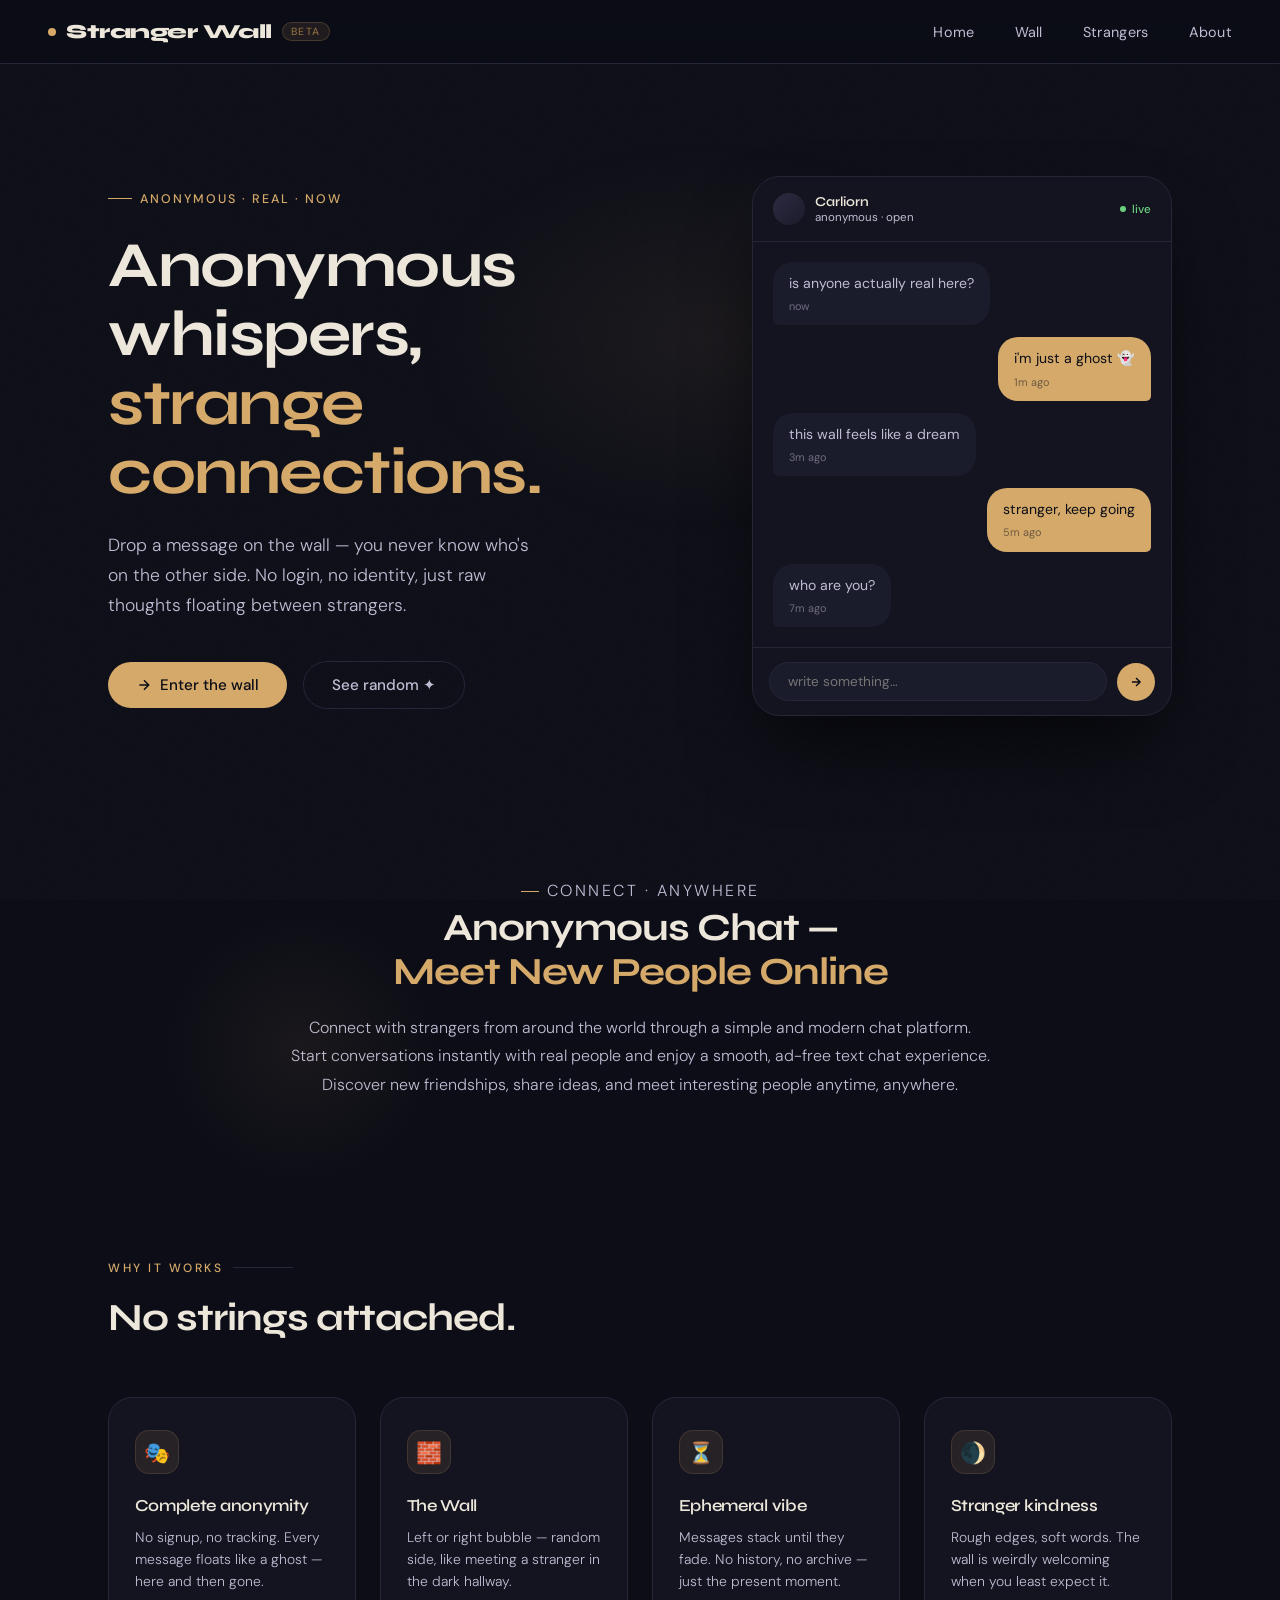
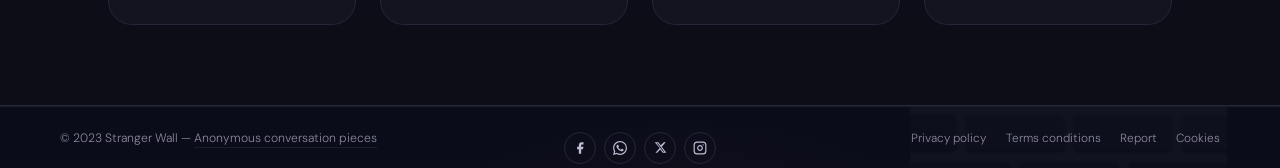
==== index.html @ fb675947 "Add files via upload" ====
<!DOCTYPE html>
<html lang="en">
<head>
  <meta charset="UTF-8">
  <meta name="viewport" content="width=device-width, initial-scale=1.0">
  <title>Stranger Wall</title>
  <link href="https://fonts.googleapis.com/css2?family=Syne:wght@400;500;600;700;800&family=DM+Sans:ital,wght@0,300;0,400;0,500;1,300&display=swap" rel="stylesheet">
  <link rel="stylesheet" href="../assets/css/style.css">
</head>
<body>

  <!-- NAV -->
  <nav>
    <a class="logo" href="#">
      <div class="logo-dot"></div>
      Stranger Wall
      <span class="badge">beta</span>
    </a>
    <ul class="nav-links">
      <li><a href="index.html">Home</a></li>
      <li><a href="wall.html">Wall</a></li>
      <li><a href="stranger.html">Strangers</a></li>
      <li><a href="about.html">About</a></li>
    </ul>
  </nav>

  <!-- HERO -->
  <section class="hero">
    <div class="hero-left">
      <p class="hero-eyebrow">Anonymous · Real · Now</p>
      <h1>
        Anonymous whispers,<br>
        <em>strange connections.</em>
      </h1>
      <p class="hero-sub">
        Drop a message on the wall — you never know who's on the other side. No login, no identity, just raw thoughts floating between strangers.
      </p>
      <div class="hero-actions">
        <a href="wall.html" class="btn btn-fill">
          <svg viewBox="0 0 24 24" fill="none" stroke="currentColor" stroke-width="2.2"><path d="M5 12h14M12 5l7 7-7 7"/></svg>
          Enter the wall
        </a>
        <a href="stranger.html" class="btn btn-ghost">See random ✦</a>
      </div>
    </div>

    <div class="chat-card">
      <div class="chat-header">
        <div class="chat-header-left">
          <div class="chat-avatar"></div>
          <div>
            <div class="chat-title">Carliorn</div>
            <div class="chat-sub">anonymous · open</div>
          </div>
        </div>
        <div class="live-indicator"><div class="live-dot"></div>live</div>
      </div>
      <div class="chat-body">
        <div class="msg msg-l">is anyone actually real here?<small class="msg-time">now</small></div>
        <div class="msg msg-r">i'm just a ghost 👻<small class="msg-time">1m ago</small></div>
        <div class="msg msg-l">this wall feels like a dream<small class="msg-time">3m ago</small></div>
        <div class="msg msg-r" style="max-width:55%;">stranger, keep going<small class="msg-time">5m ago</small></div>
        <div class="msg msg-l" style="max-width:65%;">who are you?<small class="msg-time">7m ago</small></div>
      </div>
      <div class="chat-input-row">
        <input class="chat-input" placeholder="write something…" disabled>
        <button class="chat-send" disabled>
          <svg viewBox="0 0 24 24" fill="none" stroke="currentColor" stroke-width="2.5"><path d="M5 12h14M12 5l7 7-7 7"/></svg>
        </button>
      </div>
    </div>
  </section>

  <!-- CONNECT SECTION -->
  <section class="connect-section">
    <div class="connect-left">
      <p class="connect-tag">Connect · Anywhere</p>
      <h2>Anonymous Chat —<br><em>Meet New People Online</em></h2>
      <p>Connect with strangers from around the world through a simple and modern chat platform. Start conversations instantly with real people and enjoy a smooth, ad-free text chat experience. Discover new friendships, share ideas, and meet interesting people anytime, anywhere.</p>
    </div>
  </section>

  <!-- FEATURES -->
  <section class="features">
    <p class="section-label">Why it works</p>
    <h2 class="section-heading">No strings attached.</h2>
    <div class="features-grid">
      <div class="feat-card">
        <div class="feat-icon">🎭</div>
        <h3>Complete anonymity</h3>
        <p>No signup, no tracking. Every message floats like a ghost — here and then gone.</p>
      </div>
      <div class="feat-card">
        <div class="feat-icon">🧱</div>
        <h3>The Wall</h3>
        <p>Left or right bubble — random side, like meeting a stranger in the dark hallway.</p>
      </div>
      <div class="feat-card">
        <div class="feat-icon">⏳</div>
        <h3>Ephemeral vibe</h3>
        <p>Messages stack until they fade. No history, no archive — just the present moment.</p>
      </div>
      <div class="feat-card">
        <div class="feat-icon">🌒</div>
        <h3>Stranger kindness</h3>
        <p>Rough edges, soft words. The wall is weirdly welcoming when you least expect it.</p>
      </div>
    </div>
  </section>

  <!-- FOOTER -->
  <footer class="site-footer">
    <div class="footer-bottom">
      <div class="footer-bottom-inner">
        <p class="footer-copy">&copy; 2023 Stranger Wall — <a href="#">Anonymous conversation pieces</a></p>
        <div class="footer-social">
          <a href="#" aria-label="Facebook">
            <svg width="14" height="14" viewBox="0 0 24 24" fill="currentColor"><path d="M18 2h-3a5 5 0 0 0-5 5v3H7v4h3v8h4v-8h3l1-4h-4V7a1 1 0 0 1 1-1h3z"/></svg>
          </a>
          <a href="#" aria-label="WhatsApp">
            <svg width="14" height="14" viewBox="0 0 24 24" fill="currentColor"><path d="M17.472 14.382c-.297-.149-1.758-.867-2.03-.967-.273-.099-.471-.148-.67.15-.197.297-.767.966-.94 1.164-.173.199-.347.223-.644.075-.297-.15-1.255-.463-2.39-1.475-.883-.788-1.48-1.761-1.653-2.059-.173-.297-.018-.458.13-.606.134-.133.298-.347.446-.52.149-.174.198-.298.298-.497.099-.198.05-.371-.025-.52-.075-.149-.669-1.612-.916-2.207-.242-.579-.487-.5-.669-.51-.173-.008-.371-.01-.57-.01-.198 0-.52.074-.792.372-.272.297-1.04 1.016-1.04 2.479 0 1.462 1.065 2.875 1.213 3.074.149.198 2.096 3.2 5.077 4.487.709.306 1.262.489 1.694.625.712.227 1.36.195 1.871.118.571-.085 1.758-.719 2.006-1.413.248-.694.248-1.289.173-1.413-.074-.124-.272-.198-.57-.347m-5.421 7.403h-.004a9.87 9.87 0 0 1-5.031-1.378l-.361-.214-3.741.982.998-3.648-.235-.374a9.86 9.86 0 0 1-1.51-5.26c.001-5.45 4.436-9.884 9.888-9.884 2.64 0 5.122 1.03 6.988 2.898a9.825 9.825 0 0 1 2.893 6.994c-.003 5.45-4.437 9.884-9.885 9.884m8.413-18.297A11.815 11.815 0 0 0 12.05 0C5.495 0 .16 5.335.157 11.892c0 2.096.547 4.142 1.588 5.945L.057 24l6.305-1.654a11.882 11.882 0 0 0 5.683 1.448h.005c6.554 0 11.89-5.335 11.893-11.893a11.821 11.821 0 0 0-3.48-8.413z"/></svg>
          </a>
          <a href="#" aria-label="X / Twitter">
            <svg width="13" height="13" viewBox="0 0 24 24" fill="currentColor"><path d="M18.244 2.25h3.308l-7.227 8.26 8.502 11.24H16.17l-4.714-6.231-5.401 6.231H2.738l7.737-8.835L1.254 2.25H8.08l4.261 5.636 5.902-5.636Zm-1.161 17.52h1.833L7.084 4.126H5.117Z"/></svg>
          </a>
          <a href="#" aria-label="Instagram">
            <svg width="14" height="14" viewBox="0 0 24 24" fill="none" stroke="currentColor" stroke-width="2" stroke-linecap="round" stroke-linejoin="round"><rect x="2" y="2" width="20" height="20" rx="5" ry="5"/><path d="M16 11.37A4 4 0 1 1 12.63 8 4 4 0 0 1 16 11.37z"/><line x1="17.5" y1="6.5" x2="17.51" y2="6.5"/></svg>
          </a>
        </div>
        <div class="footer-policy-links">
          <a href="privacy.html">Privacy policy</a>
          <a href="terms.html">Terms conditions</a>
          <a href="report.html">Report</a>
          <a href="Cookies.html">Cookies</a>
        </div>
      </div>
    </div>
  </footer>

  <script src="script.js"></script>
</body>
</html>
---- assets/css/style.css ----
:root {
  --bg: #0c0d16;
  --surface: #13141f;
  --surface2: #1a1b2b;
  --border: #252638;
  --gold: #d4a96a;
  --gold-soft: #e8c48e;
  --gold-dim: #8a6a3e;
  --text: #ece7da;
  --content: #c0bcd4;
}

* { margin: 0; padding: 0; box-sizing: border-box; }
html { scroll-behavior: smooth; }

body {
  background: var(--bg);
  font-family: 'DM Sans', sans-serif;
  color: var(--text);
  min-height: 100vh;
  overflow-x: hidden;
}

body::before {
  content: '';
  position: fixed;
  inset: 0;
  background-image: url("data:image/svg+xml,%3Csvg xmlns='http://www.w3.org/2000/svg' width='200' height='200'%3E%3Cfilter id='n'%3E%3CfeTurbulence type='fractalNoise' baseFrequency='0.9' numOctaves='4' stitchTiles='stitch'/%3E%3C/filter%3E%3Crect width='200' height='200' filter='url(%23n)' opacity='0.035'/%3E%3C/svg%3E");
  pointer-events: none;
  z-index: 0;
}

/* ══ NAV ══ */
nav {
  position: sticky;
  top: 0;
  z-index: 100;
  background: rgba(12,13,22,0.88);
  backdrop-filter: blur(18px);
  border-bottom: 1px solid var(--border);
  padding: 0 3rem;
  height: 64px;
  display: flex;
  align-items: center;
  justify-content: space-between;
}

.logo {
  font-family: 'Syne', sans-serif;
  font-weight: 800;
  font-size: 1.25rem;
  color: var(--text);
  letter-spacing: -0.5px;
  display: flex;
  align-items: center;
  gap: 10px;
  text-decoration: none;
}

.logo-dot {
  width: 8px;
  height: 8px;
  background: var(--gold);
  border-radius: 50%;
  animation: pulse 2.5s ease-in-out infinite;
}

@keyframes pulse {
  0%, 100% { opacity: 1; transform: scale(1); }
  50%       { opacity: 0.4; transform: scale(0.7); }
}

.badge {
  font-family: 'DM Sans', sans-serif;
  font-size: 0.65rem;
  font-weight: 500;
  letter-spacing: 1.5px;
  text-transform: uppercase;
  color: var(--gold-dim);
  background: rgba(212,169,106,0.1);
  border: 1px solid rgba(212,169,106,0.2);
  padding: 2px 8px;
  border-radius: 100px;
}

.nav-links {
  display: flex;
  align-items: center;
  gap: 2.5rem;
  list-style: none;
}

.nav-links a {
  color: var(--content);
  text-decoration: none;
  font-size: 0.9rem;
  font-weight: 400;
  letter-spacing: 0.3px;
  transition: color 0.2s;
}

.nav-links a:hover { color: var(--text); }

.nav-cta {
  background: var(--gold) !important;
  color: #0c0d16 !important;
  font-weight: 500 !important;
  padding: 7px 18px;
  border-radius: 100px;
  transition: background 0.2s, transform 0.1s !important;
}

.nav-cta:hover {
  background: var(--gold-soft) !important;
  transform: scale(1.03);
}

/* ══ HERO ══ */
.hero {
  position: relative;
  z-index: 1;
  max-width: 1160px;
  margin: 0 auto;
  padding: 7rem 3rem 5rem;
  display: grid;
  grid-template-columns: 1fr 420px;
  gap: 5rem;
  align-items: center;
}

.hero::before {
  content: '';
  position: absolute;
  top: 10%;
  left: 30%;
  width: 600px;
  height: 400px;
  background: radial-gradient(ellipse, rgba(212,169,106,0.07) 0%, transparent 70%);
  pointer-events: none;
}

.hero-eyebrow {
  display: inline-flex;
  align-items: center;
  gap: 8px;
  font-size: 0.78rem;
  letter-spacing: 2px;
  text-transform: uppercase;
  color: var(--gold);
  font-weight: 500;
  margin-bottom: 1.5rem;
  opacity: 0;
  animation: fadeUp 0.6s ease 0.1s forwards;
}

.hero-eyebrow::before {
  content: '';
  display: block;
  width: 24px;
  height: 1px;
  background: var(--gold);
}

.hero h1 {
  font-family: 'Syne', sans-serif;
  font-size: clamp(2.8rem, 5vw, 4.2rem);
  font-weight: 700;
  line-height: 1.08;
  letter-spacing: -1.5px;
  color: var(--text);
  margin-bottom: 1.5rem;
  opacity: 0;
  animation: fadeUp 0.6s ease 0.2s forwards;
}

.hero h1 em {
  font-style: normal;
  color: var(--gold);
}

.hero-sub {
  font-size: 1.1rem;
  color: var(--content);
  line-height: 1.7;
  max-width: 440px;
  font-weight: 300;
  margin-bottom: 2.5rem;
  opacity: 0;
  animation: fadeUp 0.6s ease 0.3s forwards;
}

.hero-actions {
  display: flex;
  gap: 1rem;
  align-items: center;
  flex-wrap: wrap;
  opacity: 0;
  animation: fadeUp 0.6s ease 0.4s forwards;
}

/* ══ BUTTONS ══ */
.btn {
  display: inline-flex;
  align-items: center;
  gap: 8px;
  padding: 13px 28px;
  border-radius: 100px;
  font-size: 0.95rem;
  font-weight: 500;
  text-decoration: none;
  transition: all 0.2s;
  cursor: pointer;
  border: none;
  font-family: 'DM Sans', sans-serif;
}

.btn-fill { background: var(--gold); color: #0c0d16; }
.btn-fill:hover {
  background: var(--gold-soft);
  transform: translateY(-1px);
  box-shadow: 0 12px 30px rgba(212,169,106,0.25);
}

.btn-ghost {
  background: transparent;
  color: var(--content);
  border: 1px solid var(--border);
}
.btn-ghost:hover { border-color: var(--content); color: var(--text); }
.btn svg { width: 16px; height: 16px; }

/* ══ CHAT CARD ══ */
.chat-card {
  background: var(--surface);
  border: 1px solid var(--border);
  border-radius: 28px;
  overflow: hidden;
  box-shadow: 0 40px 80px -20px rgba(0,0,0,0.7);
  opacity: 0;
  animation: fadeUp 0.7s ease 0.5s forwards;
}

.chat-header {
  padding: 16px 20px;
  border-bottom: 1px solid var(--border);
  display: flex;
  align-items: center;
  justify-content: space-between;
}

.chat-header-left { display: flex; align-items: center; gap: 10px; }

.chat-avatar {
  width: 32px; height: 32px;
  background: linear-gradient(135deg, #2e2b42, #1a1b2b);
  border-radius: 50%;
  display: flex; align-items: center; justify-content: center;
  font-size: 0.9rem;
}

.chat-title { font-family: 'Syne', sans-serif; font-size: 0.85rem; font-weight: 600; color: var(--text); }
.chat-sub   { font-size: 0.72rem; color: var(--content); }

.live-indicator {
  display: flex; align-items: center; gap: 6px;
  font-size: 0.72rem; color: #6bcf7f; font-weight: 500;
}

.live-dot {
  width: 6px; height: 6px;
  background: #6bcf7f; border-radius: 50%;
  animation: blink 1.8s ease-in-out infinite;
}

@keyframes blink { 0%,100%{opacity:1} 50%{opacity:0.2} }

.chat-body { padding: 20px; display: flex; flex-direction: column; gap: 12px; }

.msg {
  max-width: 78%;
  padding: 11px 16px;
  border-radius: 20px;
  font-size: 0.88rem;
  line-height: 1.5;
}

.msg-time { display: block; font-size: 0.68rem; opacity: 0.5; margin-top: 4px; }

.msg-l { background: var(--surface2); color: var(--content); align-self: flex-start; border-bottom-left-radius: 5px; }
.msg-r { background: var(--gold); color: #0c0d16; align-self: flex-end; border-bottom-right-radius: 5px; }

.chat-input-row {
  padding: 14px 16px;
  border-top: 1px solid var(--border);
  display: flex; gap: 10px; align-items: center;
}

.chat-input {
  flex: 1;
  background: var(--surface2);
  border: 1px solid var(--border);
  border-radius: 100px;
  padding: 10px 18px;
  font-size: 0.85rem;
  color: var(--content);
  font-family: 'DM Sans', sans-serif;
  outline: none;
}

.chat-send {
  width: 38px; height: 38px;
  background: var(--gold); border: none; border-radius: 50%;
  display: flex; align-items: center; justify-content: center;
  cursor: pointer; transition: background 0.2s, transform 0.1s; flex-shrink: 0;
}
.chat-send:hover { background: var(--gold-soft); transform: scale(1.05); }
.chat-send svg { width: 14px; height: 14px; color: #0c0d16; }

/* ══ FEATURES ══ */
.features {
  max-width: 1160px; margin: 0 auto;
  padding: 5rem 3rem; position: relative; z-index: 1;
}

.section-label {
  font-size: 0.75rem; letter-spacing: 2.5px; text-transform: uppercase;
  color: var(--gold); font-weight: 500; margin-bottom: 1.2rem;
  display: flex; align-items: center; gap: 10px;
}
.section-label::after { content:''; flex:1; height:1px; background:var(--border); max-width:60px; }

.section-heading {
  font-family: 'Syne', sans-serif;
  font-size: 2.4rem; font-weight: 700; letter-spacing: -1px;
  color: var(--text); margin-bottom: 3.5rem; max-width: 500px; line-height: 1.2;
}

.features-grid { display: grid; grid-template-columns: repeat(4,1fr); gap: 1.5rem; }

.feat-card {
  background: var(--surface); border: 1px solid var(--border);
  border-radius: 24px; padding: 2rem 1.6rem;
  transition: border-color 0.25s, transform 0.25s, background 0.25s; cursor: default;
}
.feat-card:hover { border-color: rgba(212,169,106,0.35); transform: translateY(-4px); background: var(--surface2); }

.feat-icon {
  width: 44px; height: 44px;
  background: rgba(212,169,106,0.1); border-radius: 14px;
  display: flex; align-items: center; justify-content: center;
  font-size: 1.3rem; margin-bottom: 1.3rem;
  border: 1px solid rgba(212,169,106,0.15);
}

.feat-card h3 {
  font-family: 'Syne', sans-serif; font-size: 1.05rem; font-weight: 600;
  color: var(--text); margin-bottom: 0.6rem; letter-spacing: -0.3px;
}
.feat-card p { font-size: 0.87rem; color: var(--content); line-height: 1.6; font-weight: 300; }

/* ══ CONNECT SECTION ══ */
.connect-section {
  position: relative; z-index: 1;
  max-width: 1160px; margin: 0 auto;
  padding: 5rem 3rem;
  display: flex;
  flex-direction: column;
  align-items: center;
  text-align: center;
}

.connect-left { position: relative; }

.connect-tag {
  display: inline-flex; align-items: center; gap: 8px;
  font-size: 0.72rem; letter-spacing: 2.5px; text-transform: uppercase;
  color: var(--gold); font-weight: 500; margin-bottom: 1.2rem;
  justify-content: center;
}

.connect-tag::before {
  content: ''; width: 18px; height: 1px; background: var(--gold);
}

.connect-left h2 {
  font-family: 'Syne', sans-serif;
  font-size: clamp(1.8rem, 3vw, 2.6rem);
  font-weight: 700; letter-spacing: -1px; line-height: 1.15;
  color: var(--text); margin-bottom: 1.2rem;
}

.connect-left h2 em { font-style: normal; color: var(--gold); }

.connect-left p {
  font-size: 1rem; color: var(--content);
  line-height: 1.8; font-weight: 300; max-width: 700px;
  margin: 0 auto;
}

.connect-left::before {
  content: '';
  position: absolute; top: 10%; left: -20%;
  width: 300px; height: 300px;
  background: radial-gradient(circle, rgba(212,169,106,0.07) 0%, transparent 70%);
  pointer-events: none; z-index: 0;
}

/* ══ TYPING DOTS ══ */
.typing-dots { display: flex; gap: 4px; align-items: center; }
.typing-dots span {
  width: 5px; height: 5px; border-radius: 50%;
  background: var(--gold); opacity: 0.5;
  animation: tdot 1.4s ease-in-out infinite;
}
.typing-dots span:nth-child(2) { animation-delay: 0.2s; }
.typing-dots span:nth-child(3) { animation-delay: 0.4s; }
@keyframes tdot {
  0%,60%,100% { transform: translateY(0); opacity:0.4; }
  30%          { transform: translateY(-4px); opacity:1; }
}

/* ══ FOOTER ══ */
.site-footer { background: #0b0c1a; border-top: 1px solid #252638; position: relative; overflow: hidden; }

.site-footer::before {
  content: '🧱'; position: absolute; bottom: -1rem; right: 2rem;
  font-size: 18rem; opacity: 0.03; line-height: 1;
  pointer-events: none; user-select: none; z-index: 0; filter: grayscale(1);
}

.site-footer::after {
  content: ''; position: absolute; top: 0; left: 30%;
  width: 600px; height: 300px;
  background: radial-gradient(ellipse, rgba(212,169,106,0.04) 0%, transparent 70%);
  pointer-events: none; z-index: 0;
}

.footer-bottom { position: relative; z-index: 1; border-top: 1px solid #1a1b2b; padding: 1.4rem 2rem; }

.footer-bottom-inner {
  max-width: 1160px; margin: 0 auto;
  display: flex; align-items: center; justify-content: space-between; flex-wrap: wrap; gap: 0.6rem;
}

.footer-bottom-inner .footer-social {
  position: absolute; left: 50%; transform: translateX(-50%) translateY(10px);
}

.footer-social { display: flex; gap: 8px; align-items: center; }
.footer-social a {
  width: 32px; height: 32px; border: 1px solid #252638; border-radius: 50%;
  display: flex; align-items: center; justify-content: center;
  color: var(--content); text-decoration: none; transition: all 0.22s;
}
.footer-social a:hover { border-color: #d4a96a; color: #d4a96a; background: rgba(212,169,106,0.07); transform: translateY(-2px); }

.footer-copy { font-size: 0.76rem; color: var(--content); font-weight: 300; opacity: 0.7; }
.footer-copy a {
  color: var(--content); border-bottom: 1px solid #252638;
  padding-bottom: 1px; text-decoration: none;
  transition: color 0.2s, border-color 0.2s;
}
.footer-copy a:hover { color: #d4a96a; border-color: #d4a96a; }

.footer-policy-links { display: flex; gap: 1.2rem; }
.footer-policy-links a {
  font-size: 0.74rem; color: var(--content); font-weight: 300;
  text-decoration: none; opacity: 0.7; transition: opacity 0.2s;
}
.footer-policy-links a:hover { opacity: 1; }

/* ══ ANIMATIONS ══ */
@keyframes fadeUp { from{opacity:0;transform:translateY(16px)} to{opacity:1;transform:translateY(0)} }

/* ══ RESPONSIVE ══ */
@media (max-width: 1024px) {
  .features-grid { grid-template-columns: repeat(2,1fr); }
}

@media (max-width: 820px) {
  nav { padding: 0 1.5rem; }
  .nav-links { gap: 1.5rem; }
  .hero { grid-template-columns: 1fr; padding: 4rem 1.5rem 3rem; gap: 3rem; }
  .chat-card { max-width: 420px; }
  .features { padding: 4rem 1.5rem; }
  .features-grid { grid-template-columns: repeat(2,1fr); gap: 1rem; }
  .connect-section { padding: 4rem 1.5rem; gap: 2.5rem; }
}

@media (max-width: 560px) {
  .footer-bottom { padding: 1.2rem 1.5rem; }
  .footer-bottom-inner { flex-direction: column; gap: 0.8rem; }
  .footer-bottom-inner .footer-social { position: static; transform: none; }
  .footer-policy-links { flex-wrap: wrap; gap: 0.8rem; }
  .site-footer::before { display: none; }
}

@media (max-width: 520px) {
  .nav-links { display: none; }
  .features-grid { grid-template-columns: 1fr; }
  .hero h1 { font-size: 2.6rem; }
  .connect-section { padding: 3rem 1.2rem; }
}
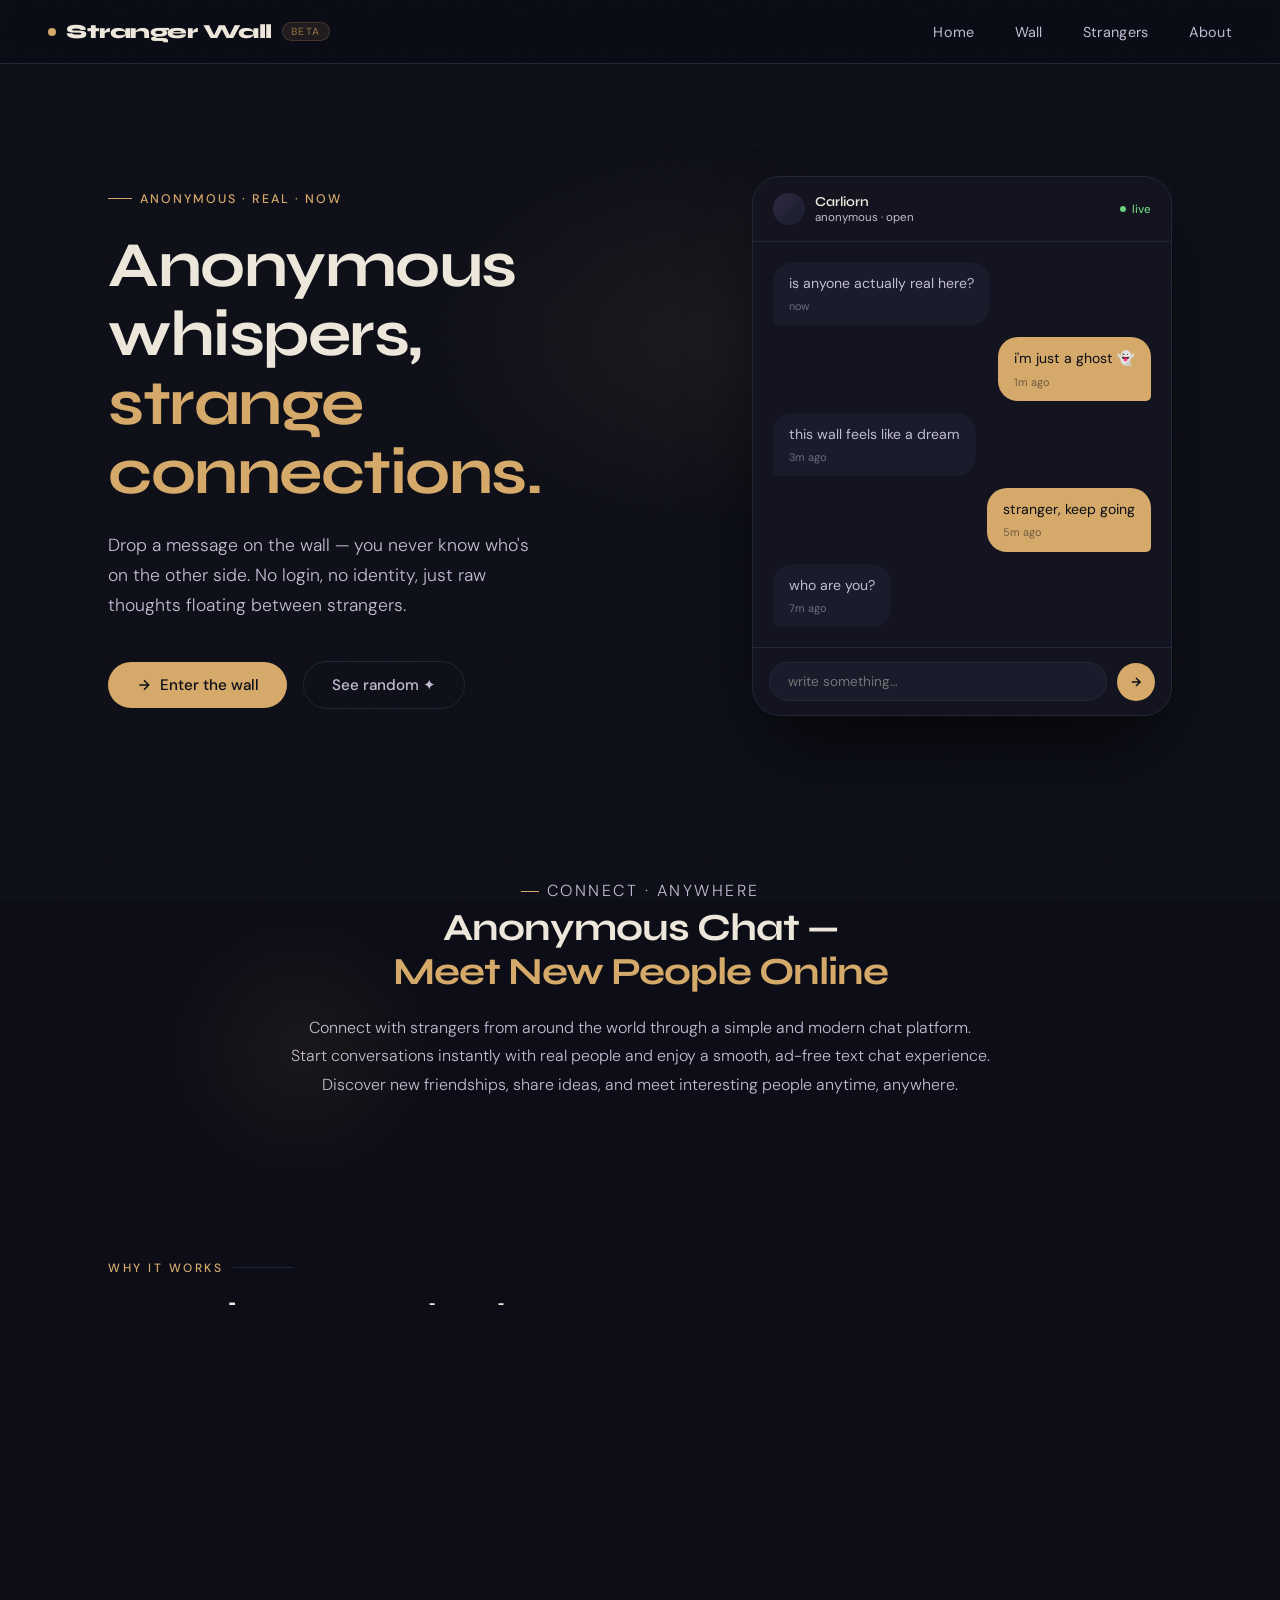
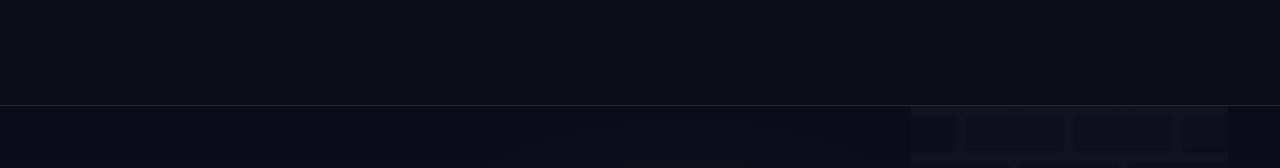
==== commit 4521fb32: "Update index.html" ====
--- a/index.html
+++ b/index.html
@@ -5,7 +5,7 @@
   <meta name="viewport" content="width=device-width, initial-scale=1.0">
   <title>Stranger Wall</title>
   <link href="https://fonts.googleapis.com/css2?family=Syne:wght@400;500;600;700;800&family=DM+Sans:ital,wght@0,300;0,400;0,500;1,300&display=swap" rel="stylesheet">
-  <link rel="stylesheet" href="../assets/css/style.css">
+  <link rel="stylesheet" href="assets/css/style.css">
 </head>
 <body>
 
@@ -139,4 +139,4 @@
 
   <script src="script.js"></script>
 </body>
-</html>+</html>
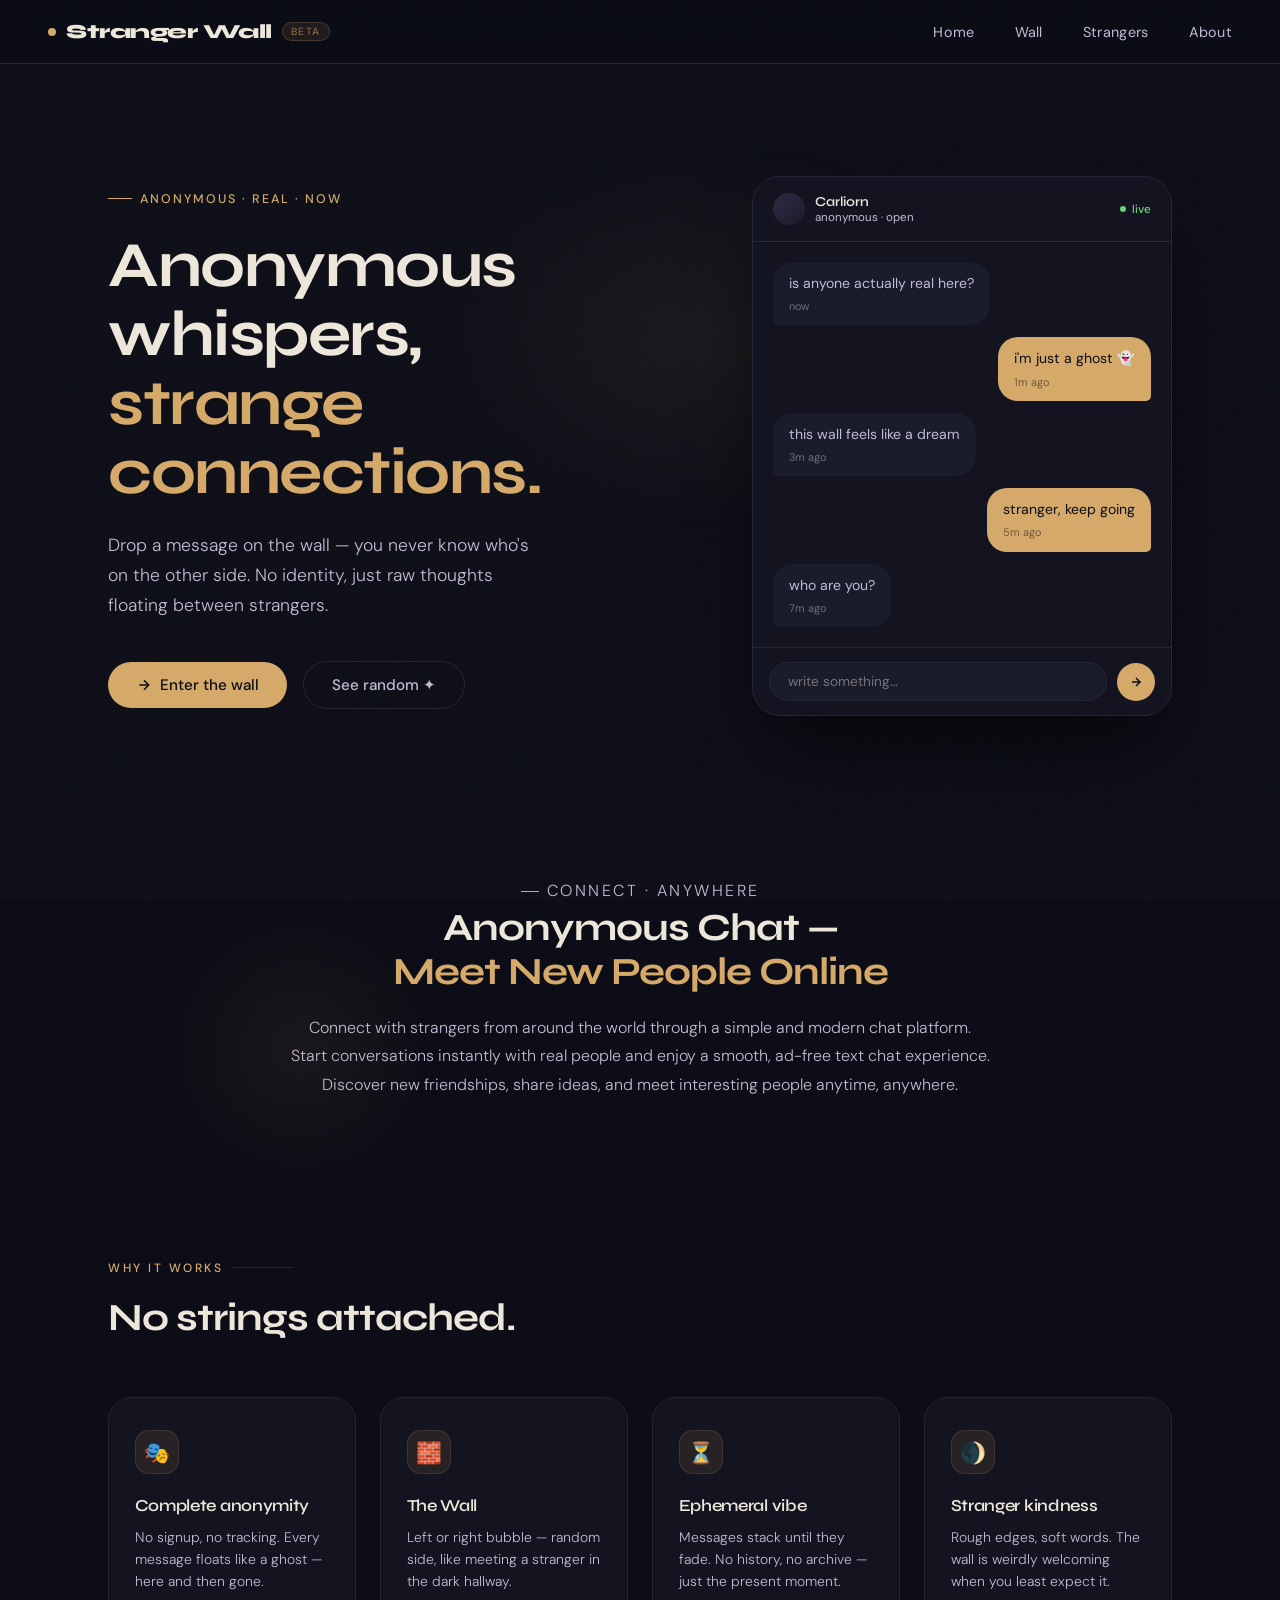
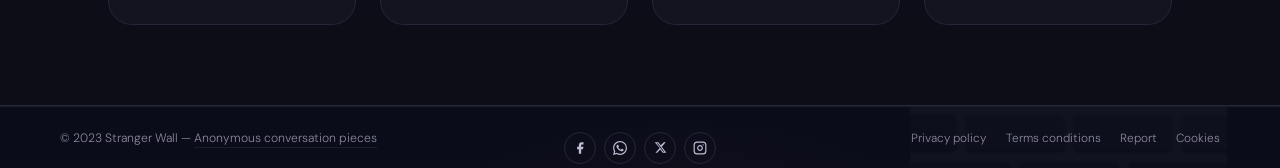
==== commit b109ed36: "Update index.html" ====
--- a/index.html
+++ b/index.html
@@ -33,7 +33,7 @@
         <em>strange connections.</em>
       </h1>
       <p class="hero-sub">
-        Drop a message on the wall — you never know who's on the other side. No login, no identity, just raw thoughts floating between strangers.
+        Drop a message on the wall — you never know who's on the other side. No identity, just raw thoughts floating between strangers.
       </p>
       <div class="hero-actions">
         <a href="wall.html" class="btn btn-fill">
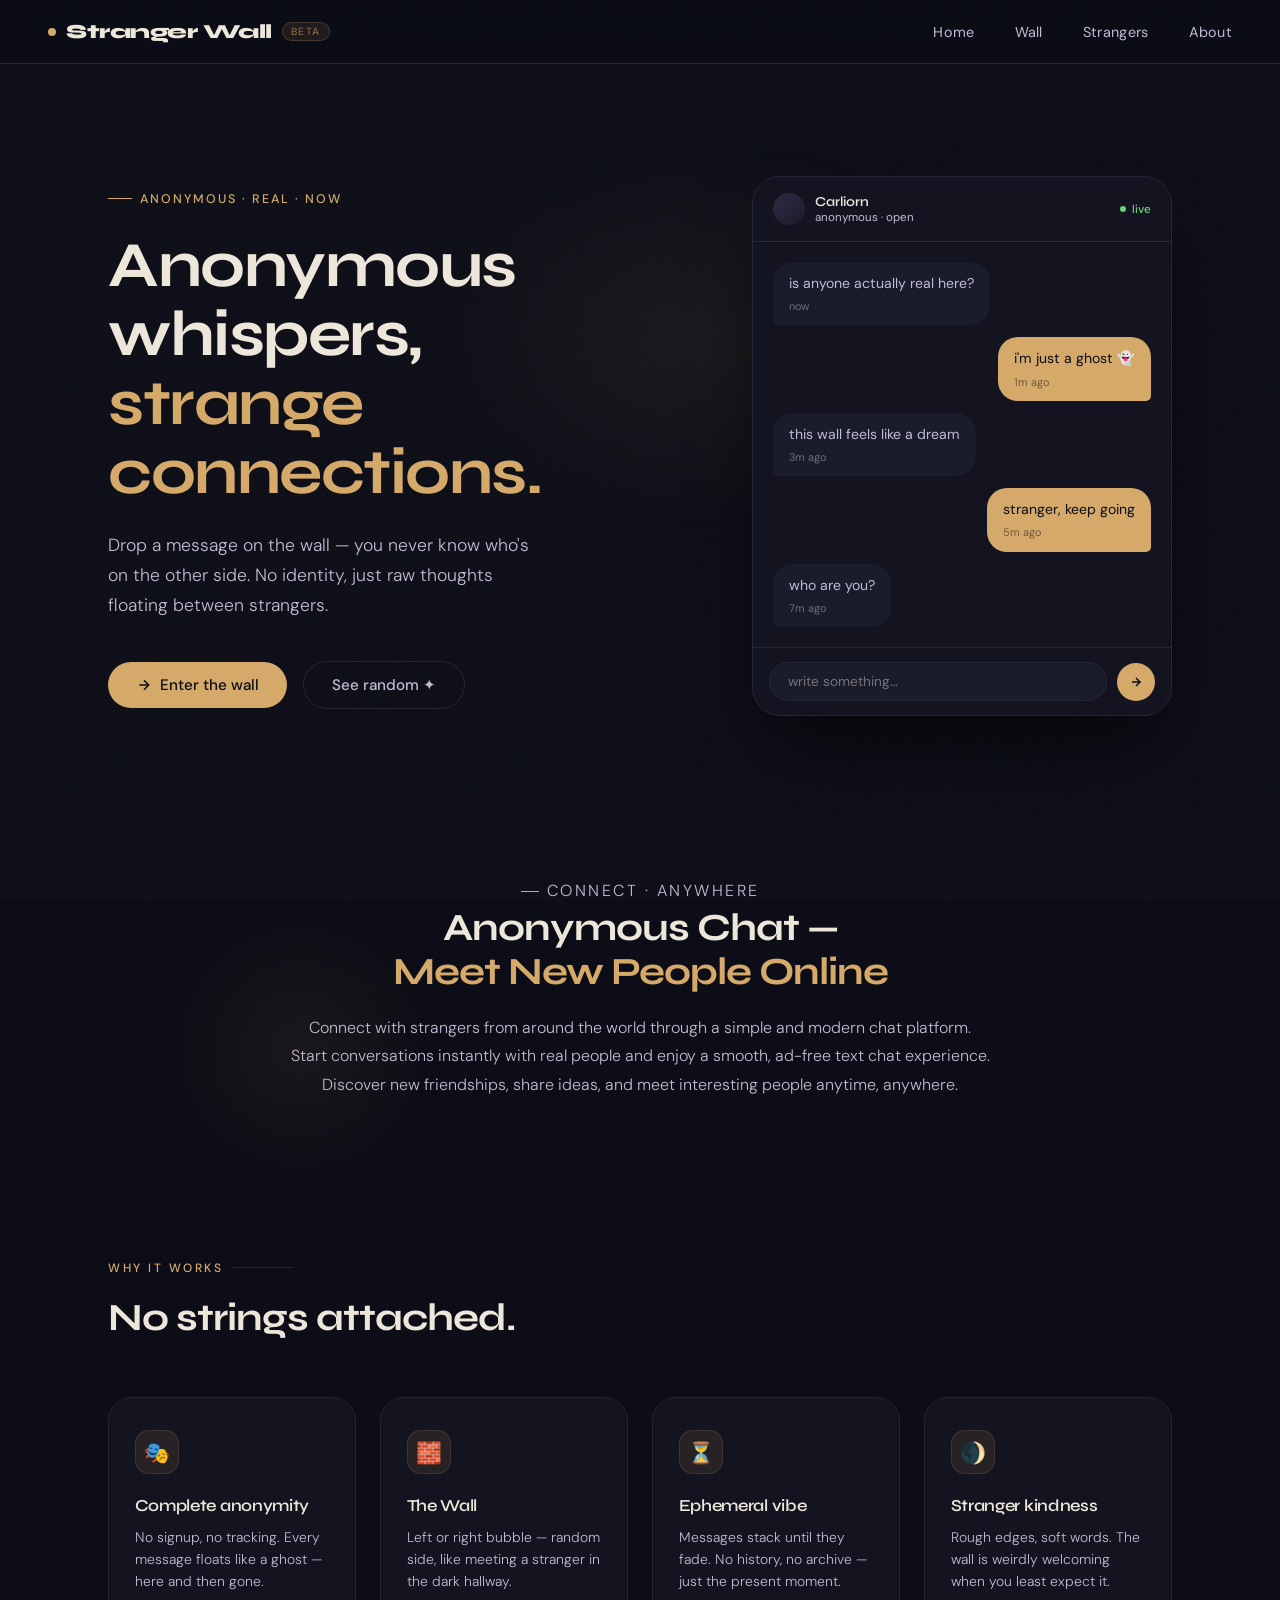
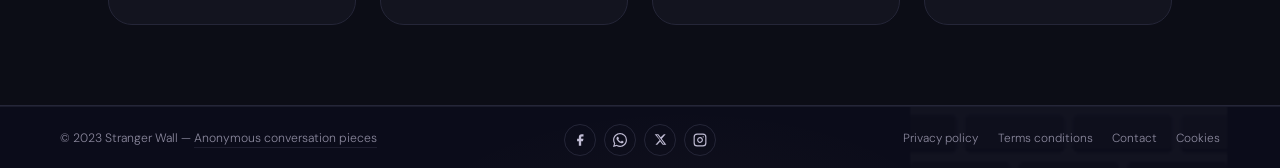
==== commit affb93c5: "Update index.html" ====
--- a/index.html
+++ b/index.html
@@ -130,7 +130,7 @@
         <div class="footer-policy-links">
           <a href="privacy.html">Privacy policy</a>
           <a href="terms.html">Terms conditions</a>
-          <a href="report.html">Report</a>
+          <a href="contact.html">Contact</a>
           <a href="Cookies.html">Cookies</a>
         </div>
       </div>
--- a/assets/css/style.css
+++ b/assets/css/style.css
@@ -443,7 +443,7 @@
 }
 
 .footer-bottom-inner .footer-social {
-  position: absolute; left: 50%; transform: translateX(-50%) translateY(10px);
+  position: absolute; left: 50%; transform: translateX(-50%) translateY(2px);
 }
 
 .footer-social { display: flex; gap: 8px; align-items: center; }
@@ -500,4 +500,4 @@
   .features-grid { grid-template-columns: 1fr; }
   .hero h1 { font-size: 2.6rem; }
   .connect-section { padding: 3rem 1.2rem; }
-}+}
